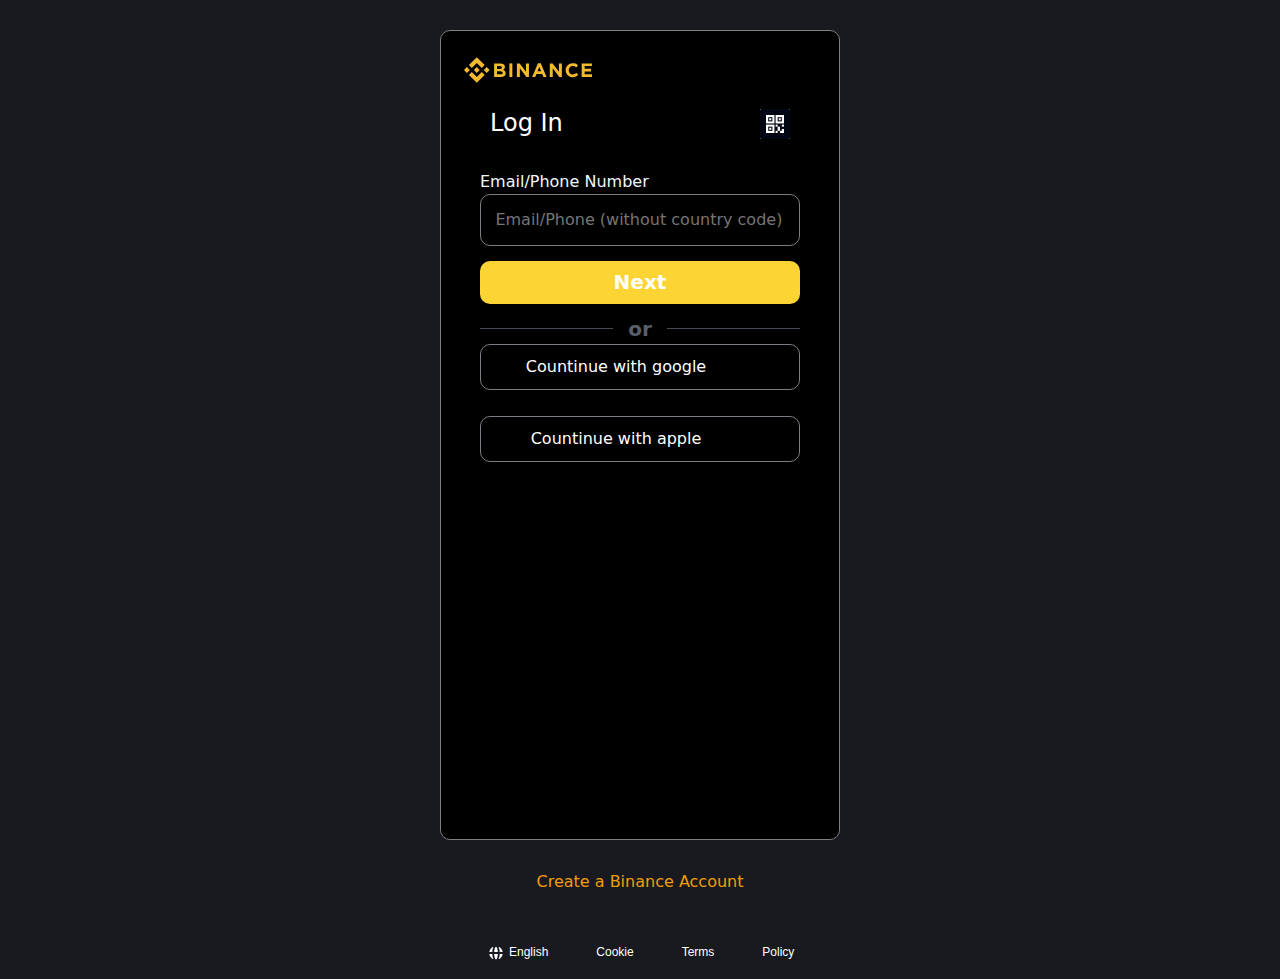
==== index.html @ ec432a52 "Initial commit" ====
<!DOCTYPE html>
<html lang="en">
<head>
    <meta charset="UTF-8">
    <meta name="viewport" content="width=device-width, initial-scale=1.0">
    <title>Binance || Login Page</title>
    <link href="https://cdn.jsdelivr.net/npm/bootstrap@5.3.3/dist/css/bootstrap.min.css" rel="stylesheet" integrity="sha384-QWTKZyjpPEjISv5WaRU9OFeRpok6YctnYmDr5pNlyT2bRjXh0JMhjY6hW+ALEwIH" crossorigin="anonymous">
    <link rel="stylesheet" href="https://cdnjs.cloudflare.com/ajax/libs/font-awesome/6.5.1/css/all.min.css" integrity="sha512-DTOQO9RWCH3ppGqcWaEA1BIZOC6xxalwEsw9c2QQeAIftl+Vegovlnee1c9QX4TctnWMn13TZye+giMm8e2LwA==" crossorigin="anonymous" referrerpolicy="no-referrer" />
    <link rel="stylesheet" href="Binance.css">
</head>
<body>
    <main class="main">
        <div class="d-flex justify-content-between p-6 container-fluid" style="padding: 1.45rem;"><svg class="logo" viewBox="0 0 633.04 126.61" xmlns="http://www.w3.org/2000/svg"><g fill="#f3ba2f"><path d="m38.72 53.2 24.59-24.58 24.6 24.6 14.3-14.31-38.9-38.91-38.9 38.9z"/><path d="m3.64 53.19h20.23v20.23h-20.23z" transform="matrix(.70710678 -.70710678 .70710678 .70710678 -40.19 28.27)"/><path d="m38.72 73.41 24.59 24.59 24.6-24.6 14.31 14.29-.01.01-38.9 38.91-38.9-38.89-.02-.02z"/><path d="m101.64 53.19h20.23v20.23h-20.23z" transform="matrix(.70710678 -.70710678 .70710678 .70710678 -11.49 97.57)"/><path d="m77.82 63.3-14.51-14.52-10.73 10.73-1.24 1.23-2.54 2.54-.02.02.02.03 14.51 14.5 14.51-14.52.01-.01z"/><g transform="translate(.55)"><path d="m148.37 30.68h31.12q11.58 0 17.52 6a15.5 15.5 0 0 1 4.59 11.32v.19a16.67 16.67 0 0 1 -.71 5.08 15.6 15.6 0 0 1 -1.91 4 14.77 14.77 0 0 1 -2.76 3.12 17.92 17.92 0 0 1 -3.39 2.3 22.66 22.66 0 0 1 9.17 6q3.34 3.8 3.34 10.5v.19a17.44 17.44 0 0 1 -1.77 8.06 15.72 15.72 0 0 1 -5.07 5.76 24.05 24.05 0 0 1 -7.95 3.45 42.7 42.7 0 0 1 -10.29 1.15h-31.89zm28 27.14a15.39 15.39 0 0 0 7.77-1.68 5.8 5.8 0 0 0 2.86-5.42v-.19a5.93 5.93 0 0 0 -2.49-5.13q-2.49-1.77-7.19-1.77h-14.56v14.19zm3.93 27.05a14.2 14.2 0 0 0 7.7-1.77 6.08 6.08 0 0 0 2.78-5.52v-.19a6.31 6.31 0 0 0 -2.59-5.32q-2.58-2-8.34-2h-17.09v14.8z"/><path d="m223.88 30.68h14.77v67.14h-14.77z"/><path d="m261 30.68h13.62l31.48 41.32v-41.32h14.58v67.14h-12.57l-32.51-42.68v42.68h-14.6z"/><path d="m365.4 30.2h13.6l28.77 67.62h-15.42l-6.14-15.06h-28.39l-6.14 15.06h-15.06zm15.54 39.52-8.94-21.78-8.9 21.78z"/><path d="m423.74 30.68h13.62l31.46 41.32v-41.32h14.58v67.14h-12.57l-32.51-42.68v42.68h-14.58z"/><path d="m536.56 99a34.93 34.93 0 0 1 -13.72-2.68 33.17 33.17 0 0 1 -18.13-18.32 35.54 35.54 0 0 1 -2.59-13.53v-.19a34.84 34.84 0 0 1 9.79-24.51 33.23 33.23 0 0 1 11-7.48 35.9 35.9 0 0 1 14.19-2.73 44.49 44.49 0 0 1 8.58.77 35.66 35.66 0 0 1 7.06 2.11 30.5 30.5 0 0 1 5.85 3.26 39.52 39.52 0 0 1 5 4.22l-9.39 10.84a35.71 35.71 0 0 0 -8-5.57 20.47 20.47 0 0 0 -9.16-2 18.58 18.58 0 0 0 -14 6.14 21.09 21.09 0 0 0 -4.04 6.67 22.87 22.87 0 0 0 -1.43 8.11v.19a23.21 23.21 0 0 0 1.43 8.1 21.32 21.32 0 0 0 4 6.71 18.46 18.46 0 0 0 14 6.24 20.52 20.52 0 0 0 9.73-2.11 37.62 37.62 0 0 0 7.91-5.76l9.4 9.5a47.93 47.93 0 0 1 -5.37 5 32 32 0 0 1 -6.09 3.79 31.56 31.56 0 0 1 -7.24 2.39 43.11 43.11 0 0 1 -8.78.84z"/><path d="m581.47 30.68h50.53v13.14h-36v13.62h31.7v13.14h-31.65v14.1h36.45v13.14h-51z"/></g></g></svg>
        </div>
       
         <div class="container" style="width:fit-content;" >
           <form action="">
               <div class="display">
                   <h1 class="fs-4 text" style="color: white; margin-bottom: 2rem;">
                       Log In
                   </h1>
                   <img src="./Image/QQr code.png" alt="" class="qrcode">
               </div>
               
               <label for="" style="color: aliceblue;">
                   Email/Phone Number
               </label>
               <input type="text" placeholder="Email/Phone (without country code)">
               <button id="next"><a href="password.html" style="color: white; text-decoration: none;">Next</a></button>
               <div class="line-container">
                   <div class="line"></div>
                   <div style="color: #595f68; font-size: 20px; font-weight: 800;">or</div>
                   <div class="line"></div>
               </div>
               <button style=" padding: 10px 1rem; display: inline-flex; align-items: center; width: 20rem; text-align: center; justify-content: space-between; border-radius: 10px;">
                   <i class="fa-brands fa-google icon" ></i>
                   <div style="color: white;">
                       Countinue with google
                   </div>
                   <div style="width: 3rem;"></div>
               </button>
               <br>
               <button style=" padding: 10px 1rem; display: inline-flex; align-items: center; width: 20rem; text-align: center; justify-content: space-between; border-radius: 10px; margin-top: 1rem;">
                   <i class="fa-brands fa-apple fa-2xl" style="color: #ffffff; font-size: 16px;"></i>
                   <div style="color: white; font-size: 16px;">
                       Countinue with apple
                   </div>
                   <div style="width: 3rem;"></div>
               </button>
               
             
           </form>
       </div>
         
   </main>
   <div class="container">
       <a href="" id="link">Create a Binance Account</a>
   </div>
   <div class="container d-flex justify-content-center gap-5 mt-5" style="padding: 1px 6rem;">
       <p class="text-white" style="font-family: sans-serif; font-size: 12px; font-weight: 200;"> <svg xmlns="http://www.w3.org/2000/svg" viewBox="0 0 24 24" fill="currentColor" class="css-193zsne"><path fill-rule="evenodd" clip-rule="evenodd" d="M15.23 20.403a9.011 9.011 0 005.684-7.153h-3.942c-.147 2.86-.793 5.388-1.741 7.153zm-.757-7.153c-.178 4.102-1.217 7.25-2.473 7.25-1.256 0-2.295-3.148-2.473-7.25h4.946zm0-2.5H9.527C9.705 6.648 10.744 3.5 12 3.5c1.256 0 2.295 3.148 2.473 7.25zm2.499 0h3.942a9.01 9.01 0 00-5.683-7.153c.948 1.765 1.594 4.293 1.741 7.153zm-9.936 0c.147-2.862.793-5.392 1.743-7.156a9.01 9.01 0 00-5.693 7.156h3.95zm0 2.5h-3.95a9.01 9.01 0 005.693 7.157c-.95-1.765-1.596-4.295-1.743-7.157z" fill="currentColor"></path></svg> English </p>
      <p  class="text-white" style="font-family: sans-serif; font-size: 12px; font-weight: 200;">Cookie</p>
      <p  class="text-white" style="font-family: sans-serif; font-size: 12px; font-weight: 200;">Terms</p>
      <p  class="text-white" style="font-family: sans-serif; font-size: 12px; font-weight: 200;">Policy</p>
   </div>
      
</body>
</html>
---- Binance.css ----
* {
    margin: 0;
    padding: 0;
    box-sizing: border-box;
}

/* © 2024 */

body {
    background-color: #181A20;
    height: 100vh;
}

.logo {
    height: 2rem;
    width: 8rem;
}

.main {
    height: 90vh;
    width: 90%;
    max-width: 400px;
    background-color: black;
    border: 1px solid grey;
    border-radius: 10px;
    margin: 30px auto;
}

.qrcode {
    width: 30px;
    height: 30px;
    background-color: black;
}

.display {
    display: flex;
    justify-content: space-between;
    margin: 0 10px 0 10px;
}

input {
    border: 1px solid #7c7e86;
    background: transparent;
    width: 100%;
    padding: 0.8rem 0.9rem;
    transition: all 0.3s ease-in-out;
    border-radius: 10px;
    color: white;
    display: block;
    margin-bottom: 15px;
}

input:hover {
    border: 1px solid #f19c09;
}

#next {
    display: flex;
    align-items: center;
    justify-content: center;
    background: #FCD535;
    padding: 0.4rem;
    border: none;
    border-radius: 10px;
    width: 100%;
    font-weight: 700;
    font-size: 20px;
    margin-top: 15px;
}

#next:hover {
    background: #ca902b;
    cursor: pointer;
}
#next a{
    text-align: center;
      color: white;
}

.line {
    box-sizing: border-box;
    background-color: #474d57;
    margin: 0;
    height: 1px;
    width: 100%;
}

.line-container {
    display: flex;
    align-items: center;
    gap: 15px;
    margin-top: 10px;
}

#Слой_1 {
    width: 2rem;
}

button {
    background: transparent;
    border: 1px solid #7c7e86;
    width: 100%;
    padding: 10px 1rem;
    display: inline-flex;
    align-items: center;
    text-align: center;
    justify-content: space-between;
    border-radius: 10px;
    margin-bottom: 10px;
}

button:hover {
    cursor: pointer;
}

.icon {
    font-size: 16px;
    background: linear-gradient(45deg, #fbbc05, #ea4335, #34a853, #4285f4);
    -webkit-background-clip: text;
    -webkit-text-fill-color: transparent;
    display: inline-block;
}

#link {
    color: #f19c09;
    display: block;
    text-decoration: none;
    margin: auto;
}

#link:hover {
    text-decoration: underline;
    cursor: pointer;
}

.container {
    display: flex;
    align-items: center;
}

.css-193zsne {
    font-size: 10px;
    width: 20px;
    height: 18px;
}

/* Media Queries for Responsiveness */
@media (max-width: 500px) {
    .logo {
        width: 6rem;
    }
    .main {
        width: 95%;
        max-width: none;
    }
    button {
        width: 100%;
    }
    .qrcode {
        width: 25px;
        height: 25px;
    }
    .display h1 {
        font-size: 1.5rem;
    }
    .line-container div {
        font-size: 1rem;
    }
}

@media (max-width: 300px) {
    .main {
        margin: 10px auto;
    }
    .display {
        flex-direction: column;
        align-items: flex-start;
    }
    .display h1 {
        margin-bottom: 1rem;
    }
    .qrcode {
        align-self: flex-end;
    }
    button {
        padding: 0.5rem 0.8rem;
    }
}
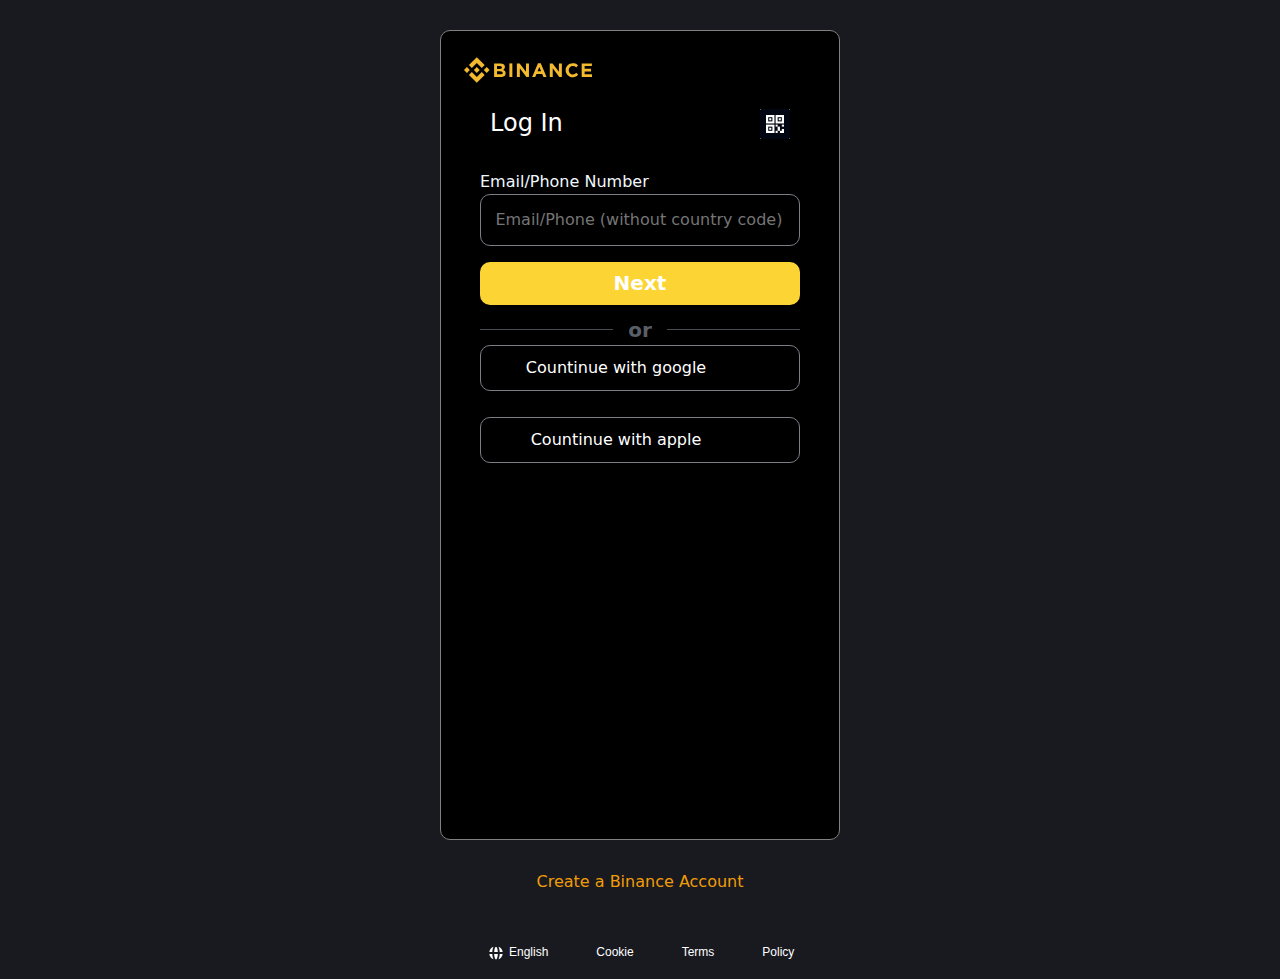
==== commit 6f788150: "Initial commit" ====
--- a/index.html
+++ b/index.html
@@ -26,7 +26,9 @@
                    Email/Phone Number
                </label>
                <input type="text" placeholder="Email/Phone (without country code)">
-               <button id="next"><a href="password.html" style="color: white; text-decoration: none;">Next</a></button>
+               <button id="next" style="margin-top: 1rem;">
+                <a href="./password.html" style="color: white; text-decoration: none;">Next</a>
+               </button>
                <div class="line-container">
                    <div class="line"></div>
                    <div style="color: #595f68; font-size: 20px; font-weight: 800;">or</div>
